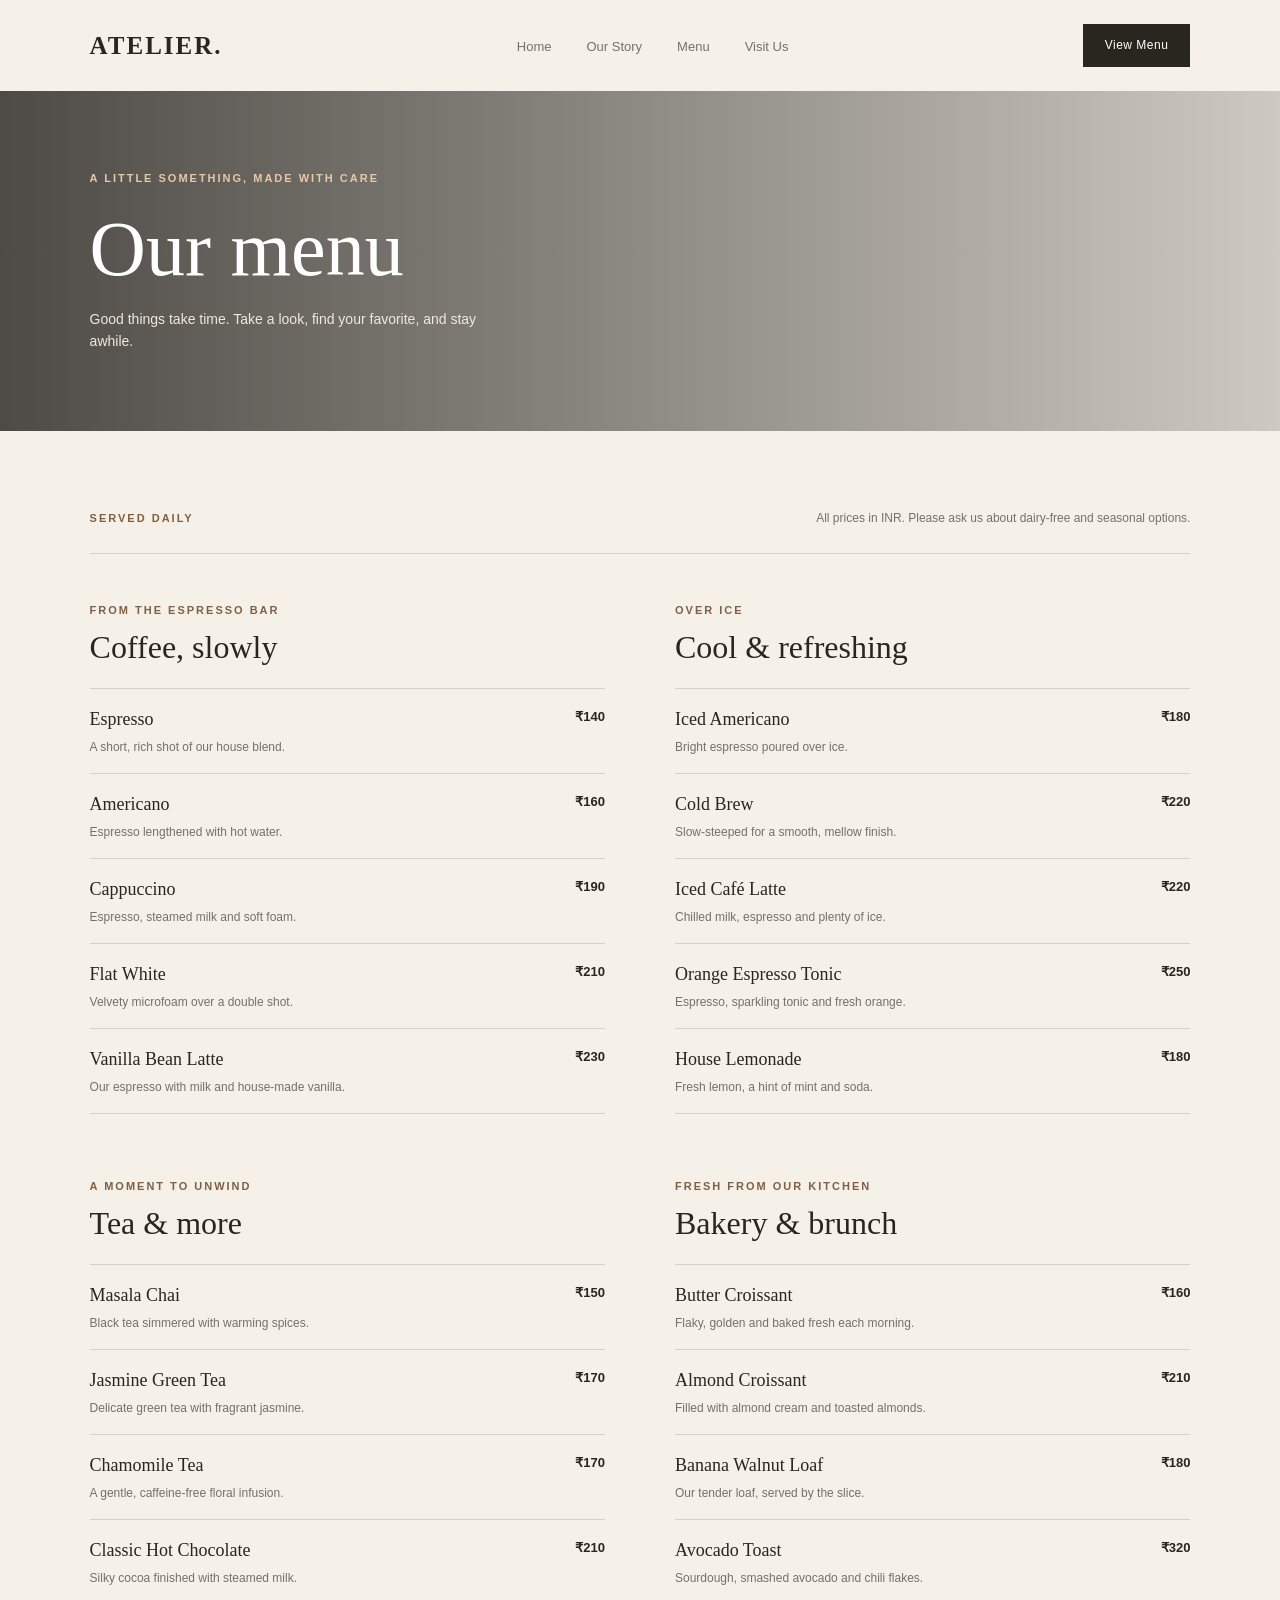
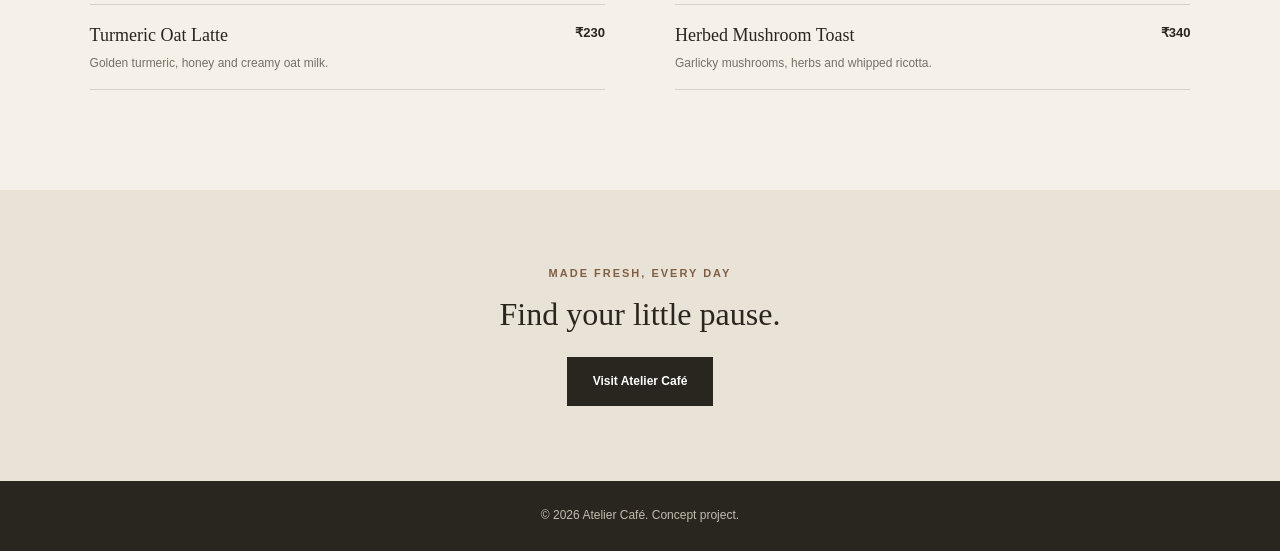
==== menu.html @ 52160a11 "Added new Menu page" ====
<!doctype html>
<html lang="en">
  <head>
    <meta charset="UTF-8" />
    <meta name="viewport" content="width=device-width, initial-scale=1.0" />
    <title>Menu | Atelier Café</title>
    <meta
      name="description"
      content="Explore Atelier Café's handcrafted coffee, refreshing drinks, freshly baked pastries and brunch favorites."
    />
    <link rel="stylesheet" href="style.css" />
  </head>

  <body>
    <header class="header">
      <nav class="navbar" aria-label="Main navigation">
        <a href="index.html#home" class="logo">ATELIER.</a>

        <ul class="nav-links">
          <li><a href="index.html#home">Home</a></li>
          <li><a href="index.html#about">Our Story</a></li>
          <li><a href="menu.html" aria-current="page">Menu</a></li>
          <li><a href="index.html#contact">Visit Us</a></li>
        </ul>

        <a href="#menu-list" class="nav-button">View Menu</a>
      </nav>
    </header>

    <main>
      <section class="menu-page-hero">
        <div class="menu-page-hero-content">
          <p class="eyebrow">A LITTLE SOMETHING, MADE WITH CARE</p>
          <h1>Our menu</h1>
          <p>
            Good things take time. Take a look, find your favorite, and stay
            awhile.
          </p>
        </div>
      </section>

      <section class="menu-list" id="menu-list" aria-label="Cafe menu">
        <div class="menu-list-heading">
          <p class="eyebrow">SERVED DAILY</p>
          <p>
            All prices in INR. Please ask us about dairy-free and seasonal
            options.
          </p>
        </div>

        <div class="menu-categories">
          <section class="menu-category-block" aria-labelledby="coffee-heading">
            <div class="menu-category-title">
              <p class="eyebrow">FROM THE ESPRESSO BAR</p>
              <h2 id="coffee-heading">Coffee, slowly</h2>
            </div>
            <div class="menu-items">
              <article class="menu-item">
                <div>
                  <h3>Espresso</h3>
                  <p>A short, rich shot of our house blend.</p>
                </div>
                <span>₹140</span>
              </article>
              <article class="menu-item">
                <div>
                  <h3>Americano</h3>
                  <p>Espresso lengthened with hot water.</p>
                </div>
                <span>₹160</span>
              </article>
              <article class="menu-item">
                <div>
                  <h3>Cappuccino</h3>
                  <p>Espresso, steamed milk and soft foam.</p>
                </div>
                <span>₹190</span>
              </article>
              <article class="menu-item">
                <div>
                  <h3>Flat White</h3>
                  <p>Velvety microfoam over a double shot.</p>
                </div>
                <span>₹210</span>
              </article>
              <article class="menu-item">
                <div>
                  <h3>Vanilla Bean Latte</h3>
                  <p>Our espresso with milk and house-made vanilla.</p>
                </div>
                <span>₹230</span>
              </article>
            </div>
          </section>

          <section class="menu-category-block" aria-labelledby="cool-heading">
            <div class="menu-category-title">
              <p class="eyebrow">OVER ICE</p>
              <h2 id="cool-heading">Cool & refreshing</h2>
            </div>
            <div class="menu-items">
              <article class="menu-item">
                <div>
                  <h3>Iced Americano</h3>
                  <p>Bright espresso poured over ice.</p>
                </div>
                <span>₹180</span>
              </article>
              <article class="menu-item">
                <div>
                  <h3>Cold Brew</h3>
                  <p>Slow-steeped for a smooth, mellow finish.</p>
                </div>
                <span>₹220</span>
              </article>
              <article class="menu-item">
                <div>
                  <h3>Iced Café Latte</h3>
                  <p>Chilled milk, espresso and plenty of ice.</p>
                </div>
                <span>₹220</span>
              </article>
              <article class="menu-item">
                <div>
                  <h3>Orange Espresso Tonic</h3>
                  <p>Espresso, sparkling tonic and fresh orange.</p>
                </div>
                <span>₹250</span>
              </article>
              <article class="menu-item">
                <div>
                  <h3>House Lemonade</h3>
                  <p>Fresh lemon, a hint of mint and soda.</p>
                </div>
                <span>₹180</span>
              </article>
            </div>
          </section>

          <section class="menu-category-block" aria-labelledby="tea-heading">
            <div class="menu-category-title">
              <p class="eyebrow">A MOMENT TO UNWIND</p>
              <h2 id="tea-heading">Tea & more</h2>
            </div>
            <div class="menu-items">
              <article class="menu-item">
                <div>
                  <h3>Masala Chai</h3>
                  <p>Black tea simmered with warming spices.</p>
                </div>
                <span>₹150</span>
              </article>
              <article class="menu-item">
                <div>
                  <h3>Jasmine Green Tea</h3>
                  <p>Delicate green tea with fragrant jasmine.</p>
                </div>
                <span>₹170</span>
              </article>
              <article class="menu-item">
                <div>
                  <h3>Chamomile Tea</h3>
                  <p>A gentle, caffeine-free floral infusion.</p>
                </div>
                <span>₹170</span>
              </article>
              <article class="menu-item">
                <div>
                  <h3>Classic Hot Chocolate</h3>
                  <p>Silky cocoa finished with steamed milk.</p>
                </div>
                <span>₹210</span>
              </article>
              <article class="menu-item">
                <div>
                  <h3>Turmeric Oat Latte</h3>
                  <p>Golden turmeric, honey and creamy oat milk.</p>
                </div>
                <span>₹230</span>
              </article>
            </div>
          </section>

          <section class="menu-category-block" aria-labelledby="bakery-heading">
            <div class="menu-category-title">
              <p class="eyebrow">FRESH FROM OUR KITCHEN</p>
              <h2 id="bakery-heading">Bakery & brunch</h2>
            </div>
            <div class="menu-items">
              <article class="menu-item">
                <div>
                  <h3>Butter Croissant</h3>
                  <p>Flaky, golden and baked fresh each morning.</p>
                </div>
                <span>₹160</span>
              </article>
              <article class="menu-item">
                <div>
                  <h3>Almond Croissant</h3>
                  <p>Filled with almond cream and toasted almonds.</p>
                </div>
                <span>₹210</span>
              </article>
              <article class="menu-item">
                <div>
                  <h3>Banana Walnut Loaf</h3>
                  <p>Our tender loaf, served by the slice.</p>
                </div>
                <span>₹180</span>
              </article>
              <article class="menu-item">
                <div>
                  <h3>Avocado Toast</h3>
                  <p>Sourdough, smashed avocado and chili flakes.</p>
                </div>
                <span>₹320</span>
              </article>
              <article class="menu-item">
                <div>
                  <h3>Herbed Mushroom Toast</h3>
                  <p>Garlicky mushrooms, herbs and whipped ricotta.</p>
                </div>
                <span>₹340</span>
              </article>
            </div>
          </section>
        </div>
      </section>

      <section class="menu-page-visit">
        <p class="eyebrow">MADE FRESH, EVERY DAY</p>
        <h2>Find your little pause.</h2>
        <a href="index.html#contact" class="primary-button"
          >Visit Atelier Café</a
        >
      </section>
    </main>

    <footer class="footer">
      <p>© 2026 Atelier Café. Concept project.</p>
    </footer>
  </body>
</html>
---- style.css ----
:root {
  --color-background: #f5f1e9;
  --color-surface: #e9e2d6;
  --color-text: #29251f;
  --color-muted: #777066;
  --color-accent: #806044;
  --color-dark: #29251f;

  --font-heading: Georgia, serif;
  --font-body: Arial, sans-serif;

  --container-width: 1200px;
}

* {
  margin: 0;
  padding: 0;
  box-sizing: border-box;
}

html {
  scroll-behavior: smooth;
}

body {
  background-color: var(--color-background);
  color: var(--color-text);
  font-family: var(--font-body);
  line-height: 1.6;
}

a {
  color: inherit;
  text-decoration: none;
}

ul {
  list-style: none;
}

img {
  display: block;
  max-width: 100%;
}

.header {
  width: 100%;
  padding: 24px 7%;
  background-color: var(--color-background);
}

.navbar {
  max-width: var(--container-width);
  margin: 0 auto;

  display: flex;
  justify-content: space-between;
  align-items: center;
}

.logo {
  font-family: var(--font-heading);
  font-size: 25px;
  font-weight: bold;
  letter-spacing: 2px;
}

.nav-links {
  display: flex;
  align-items: center;
  gap: 35px;
}

.nav-links a {
  font-size: 13px;
  color: var(--color-muted);
  transition: color 0.3s ease;
}

.nav-links a:hover {
  color: var(--color-accent);
}

.nav-button {
  background-color: var(--color-dark);
  color: white;
  padding: 12px 22px;
  font-size: 12px;
  letter-spacing: 0.5px;
  transition: background-color 0.3s ease;
}

.nav-button:hover {
  background-color: var(--color-accent);
}

/* HERO SECTION */

.hero {
  min-height: 620px;
  padding: 100px 7%;

  display: flex;
  align-items: center;

  background:
    linear-gradient(90deg, rgba(25, 22, 18, 0.78), rgba(25, 22, 18, 0.15)),
    url("https://images.unsplash.com/photo-1445116572660-236099ec97a0") center /
      cover no-repeat;

  color: white;
}

.hero-content {
  max-width: 650px;
}

.eyebrow {
  font-size: 11px;
  font-weight: bold;
  letter-spacing: 2px;
  color: var(--color-accent);
  margin-bottom: 20px;
}

.hero .eyebrow {
  color: #e6c9a8;
}

.hero h1 {
  font-family: var(--font-heading);
  font-size: clamp(48px, 6vw, 76px);
  font-weight: normal;
  line-height: 1.1;
  margin-bottom: 25px;
}

.hero-description {
  max-width: 430px;
  font-size: 15px;
  line-height: 1.9;
  color: #e4dfd8;
  margin-bottom: 32px;
}

.primary-button {
  display: inline-block;
  padding: 15px 26px;

  background-color: #f5f1e9;
  color: var(--color-dark);

  font-size: 12px;
  font-weight: bold;

  transition: background-color 0.3s ease;
}

.primary-button:hover {
  background-color: #d9c4a9;
}

/* ABOUT SECTION */

.about {
  max-width: var(--container-width);
  margin: 0 auto;
  padding: 110px 7%;

  display: grid;
  grid-template-columns: 1fr 1fr;
  gap: 80px;
  align-items: center;
}

.section-heading {
  max-width: 500px;
}

.section-heading h2 {
  font-family: var(--font-heading);
  font-size: clamp(34px, 4vw, 48px);
  font-weight: normal;
  line-height: 1.2;
}

.about > p {
  max-width: 480px;
  color: var(--color-muted);
  font-size: 15px;
  line-height: 2;
}

/* MENU SECTION */

.menu {
  background-color: var(--color-surface);
  padding: 100px 7%;
}

.menu > .section-heading {
  max-width: var(--container-width);
  margin: 0 auto 50px;
}

.menu-intro {
  max-width: 500px;
  margin-top: 18px;
  color: var(--color-muted);
  font-size: 14px;
  line-height: 1.8;
}

/* MENU GRID */

.menu-grid {
  max-width: var(--container-width);
  margin: 0 auto;

  display: grid;
  grid-template-columns: repeat(3, 1fr);
  gap: 30px;
}

/* INDIVIDUAL MENU CARD */

.menu-card {
  background-color: var(--color-background);
  overflow: hidden;
  transition: transform 0.3s ease;
}

.menu-card:hover {
  transform: translateY(-6px);
}

/* CARD IMAGE */

.menu-card img {
  width: 100%;
  height: 260px;
  object-fit: cover;
}

/* CARD CONTENT */

.menu-card-content {
  padding: 28px;
}

.menu-category {
  font-size: 10px;
  letter-spacing: 1.5px;
  font-weight: bold;
  color: var(--color-accent);
  margin-bottom: 12px;
}

.menu-card h3 {
  font-family: var(--font-heading);
  font-size: 25px;
  font-weight: normal;
  margin-bottom: 12px;
}

.menu-card-content > p:not(.menu-category) {
  font-size: 13px;
  color: var(--color-muted);
  line-height: 1.8;
  margin-bottom: 20px;
}

.menu-price {
  font-size: 13px;
  font-weight: bold;
  color: var(--color-text);
}

/* CONTACT SECTION  */

.contact {
  padding: 110px 7%;
  text-align: center;
}

.contact h2 {
  font-family: var(--font-heading);
  font-size: clamp(36px, 5vw, 55px);
  font-weight: normal;
  margin-bottom: 15px;
}

.contact > p:not(.eyebrow) {
  color: var(--color-muted);
  font-size: 14px;
  margin-bottom: 28px;
}

.contact a {
  display: inline-block;
  background-color: var(--color-dark);
  color: white;
  padding: 14px 28px;
  font-size: 12px;
  transition: background-color 0.3s ease;
}

.contact a:hover {
  background-color: var(--color-accent);
}

/* FOOTER */

.footer {
  background-color: var(--color-dark);
  color: #e9e2d6;
  padding: 25px 7%;
  text-align: center;
}

.footer p {
  font-size: 12px;
  color: #c5bcb0;
}

/* STANDALONE MENU PAGE */

.menu-page-hero {
  min-height: 340px;
  padding: 75px 7%;
  display: flex;
  align-items: center;
  color: white;
  background:
    linear-gradient(90deg, rgba(25, 22, 18, 0.76), rgba(25, 22, 18, 0.18)),
    url("https://images.unsplash.com/photo-1495474472287-4d71bcdd2085?w=1800")
      center 48% / cover no-repeat;
}

.menu-page-hero-content {
  width: 100%;
  max-width: var(--container-width);
  margin: 0 auto;
}

.menu-page-hero .eyebrow {
  color: #e6c9a8;
}

.menu-page-hero h1 {
  font-family: var(--font-heading);
  font-size: clamp(52px, 7vw, 78px);
  font-weight: normal;
  line-height: 1.05;
}

.menu-page-hero-content > p:last-child {
  max-width: 430px;
  margin-top: 18px;
  color: #eee8df;
  font-size: 14px;
}

.menu-list {
  padding: 78px 7% 100px;
}

.menu-list-heading,
.menu-categories {
  max-width: var(--container-width);
  margin: 0 auto;
}

.menu-list-heading {
  display: flex;
  justify-content: space-between;
  align-items: baseline;
  gap: 24px;
  padding-bottom: 25px;
  border-bottom: 1px solid #d8d0c4;
}

.menu-list-heading .eyebrow {
  margin: 0;
}

.menu-list-heading > p:last-child {
  color: var(--color-muted);
  font-size: 12px;
}

.menu-categories {
  display: grid;
  grid-template-columns: repeat(2, minmax(0, 1fr));
  column-gap: 70px;
  row-gap: 64px;
  padding-top: 48px;
}

.menu-category-title {
  margin-bottom: 22px;
}

.menu-category-title .eyebrow {
  margin-bottom: 8px;
}

.menu-category-title h2,
.menu-page-visit h2 {
  font-family: var(--font-heading);
  font-size: 32px;
  font-weight: normal;
  line-height: 1.2;
}

.menu-items {
  border-top: 1px solid #d8d0c4;
}

.menu-item {
  display: flex;
  justify-content: space-between;
  gap: 20px;
  padding: 16px 0;
  border-bottom: 1px solid #d8d0c4;
}

.menu-item h3 {
  font-family: var(--font-heading);
  font-size: 18px;
  font-weight: normal;
}

.menu-item p {
  margin-top: 4px;
  color: var(--color-muted);
  font-size: 12px;
  line-height: 1.6;
}

.menu-item > span {
  flex: 0 0 auto;
  padding-top: 2px;
  font-size: 13px;
  font-weight: bold;
}

.menu-page-visit {
  padding: 75px 7%;
  background-color: var(--color-surface);
  text-align: center;
}

.menu-page-visit .eyebrow {
  margin-bottom: 12px;
}

.menu-page-visit .primary-button {
  margin-top: 24px;
  background-color: var(--color-dark);
  color: white;
}

.menu-page-visit .primary-button:hover {
  background-color: var(--color-accent);
}

/* RESPONSIVE */

@media (max-width: 650px) {
  .header {
    padding: 20px 6%;
  }

  .navbar {
    flex-wrap: wrap;
    gap: 18px;
  }

  .nav-links {
    order: 3;
    width: 100%;
    justify-content: space-between;
    gap: 10px;
  }

  .nav-links a {
    font-size: 11px;
  }

  .nav-button {
    padding: 10px 14px;
    font-size: 10px;
  }

  .hero {
    min-height: 520px;
    padding: 80px 7%;
    background-position: center;
  }

  .hero h1 {
    font-size: 48px;
  }

  .hero-description {
    font-size: 14px;
  }

  .about {
    grid-template-columns: 1fr;
    gap: 25px;
    padding: 75px 7%;
  }

  .menu {
    padding: 75px 7%;
  }

  .menu-grid {
    grid-template-columns: 1fr;
    gap: 25px;
  }

  .menu-card img {
    height: 240px;
  }

  .menu-page-hero {
    min-height: 300px;
    padding: 65px 7%;
  }

  .menu-list {
    padding: 60px 7% 75px;
  }

  .menu-list-heading {
    display: block;
  }

  .menu-list-heading > p:last-child {
    margin-top: 10px;
  }

  .menu-categories {
    grid-template-columns: 1fr;
    row-gap: 42px;
    padding-top: 38px;
  }

  .menu-category-title h2,
  .menu-page-visit h2 {
    font-size: 29px;
  }

  .contact {
    padding: 80px 7%;
  }
}
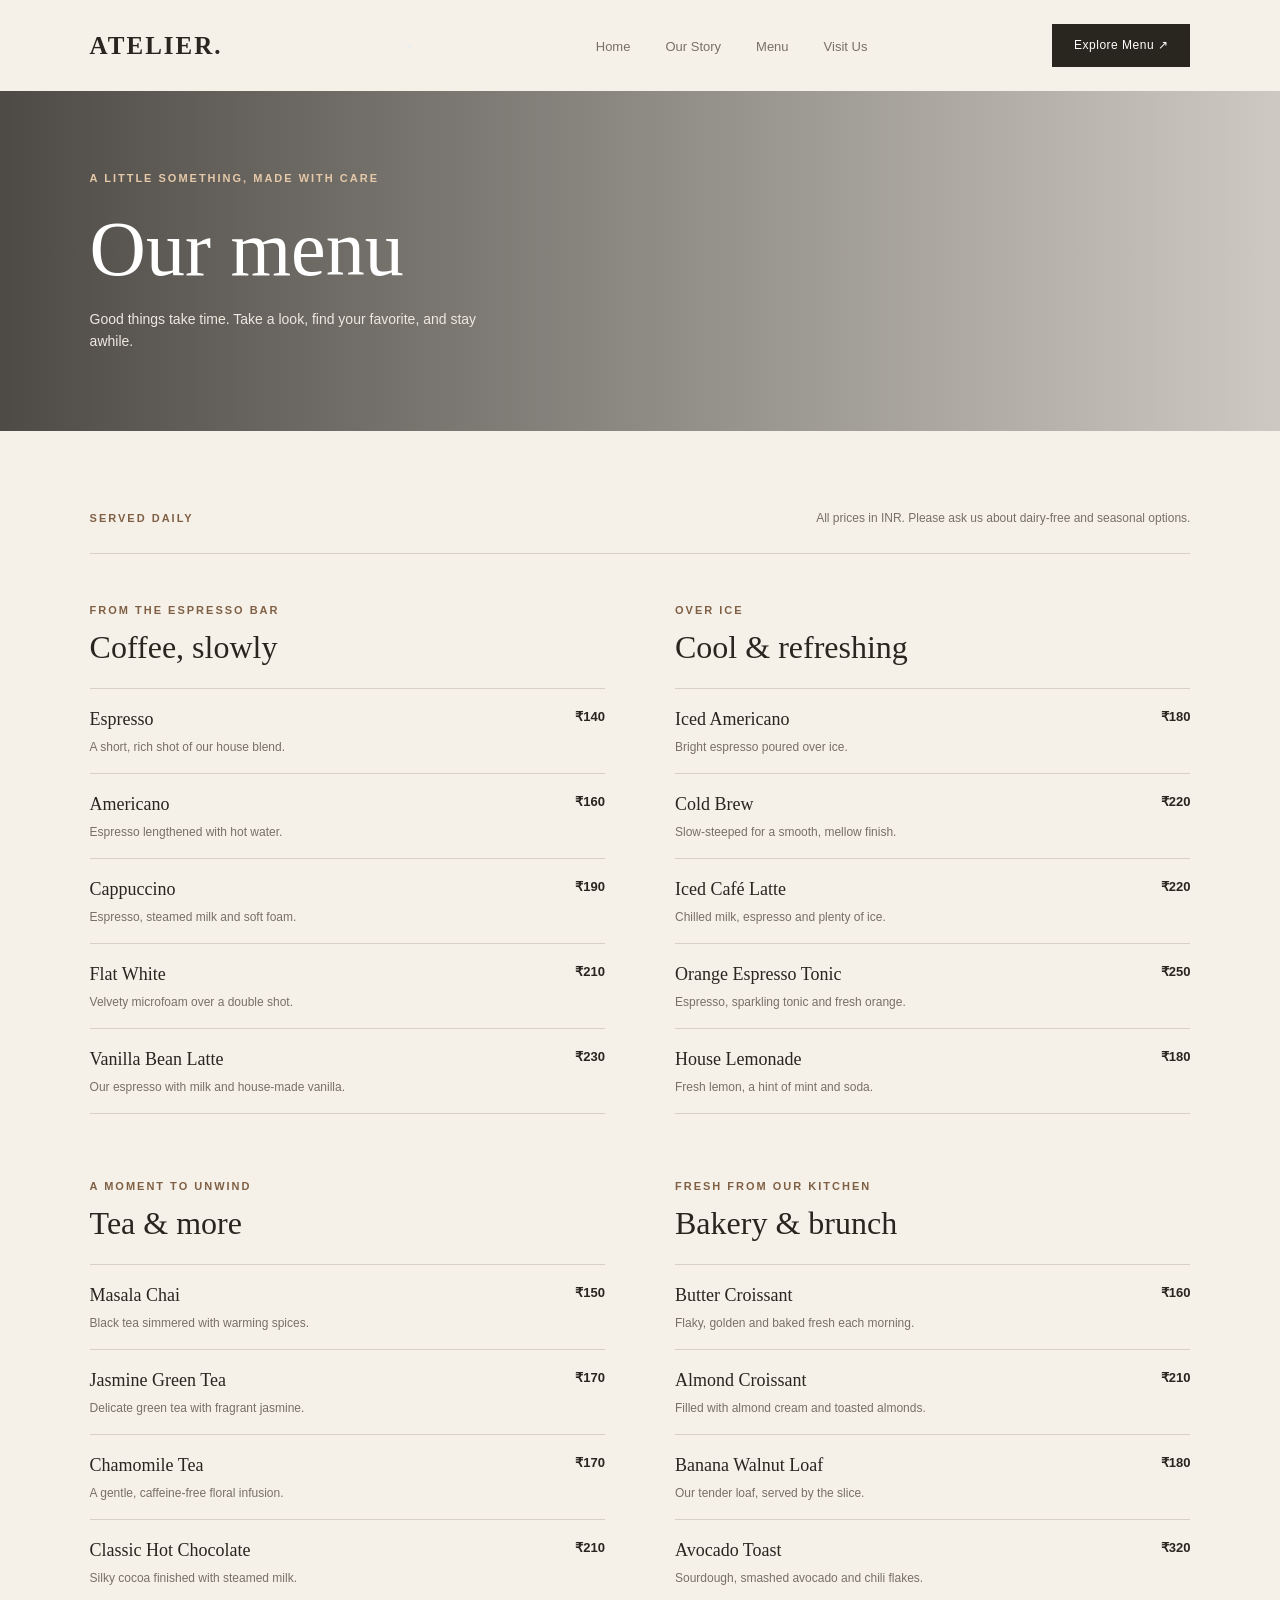
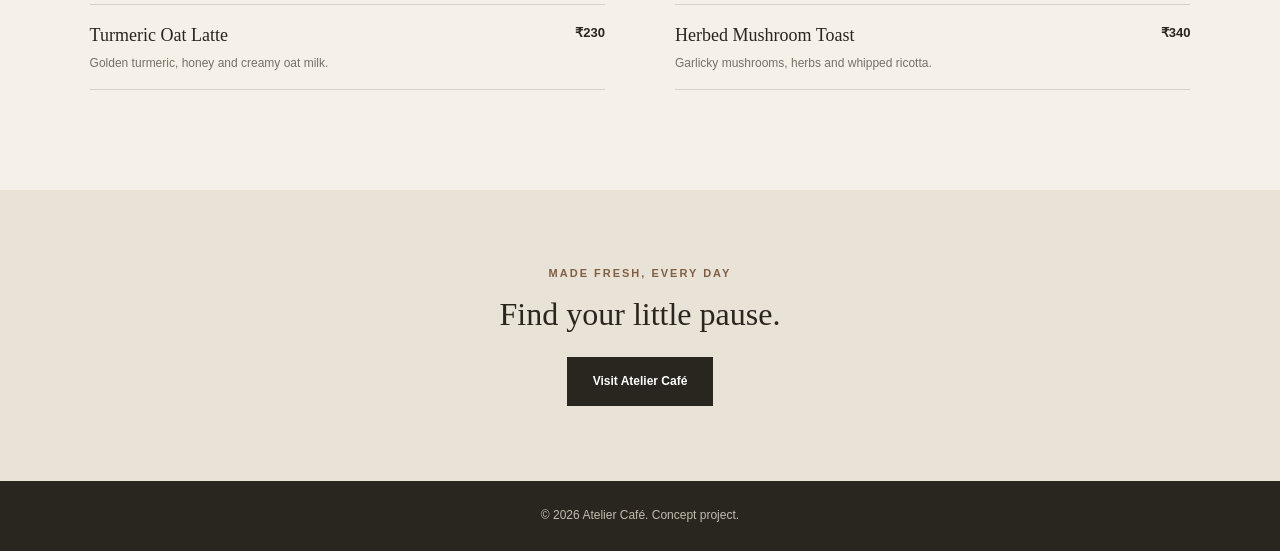
==== commit a1d1a85b: "Added script.js and some minor updates in menu and home page" ====
--- a/menu.html
+++ b/menu.html
@@ -14,16 +14,30 @@
   <body>
     <header class="header">
       <nav class="navbar" aria-label="Main navigation">
-        <a href="index.html#home" class="logo">ATELIER.</a>
-
-        <ul class="nav-links">
+        <a href="index.html#home" class="logo"> ATELIER<span>.</span> </a>
+
+        <button
+          class="menu-toggle"
+          type="button"
+          aria-label="Open navigation menu"
+          aria-expanded="false"
+          aria-controls="primary-navigation"
+        >
+          <span></span>
+          <span></span>
+          <span></span>
+        </button>
+
+        <ul class="nav-links" id="primary-navigation">
           <li><a href="index.html#home">Home</a></li>
           <li><a href="index.html#about">Our Story</a></li>
-          <li><a href="menu.html" aria-current="page">Menu</a></li>
-          <li><a href="index.html#contact">Visit Us</a></li>
+          <li><a href="menu.html">Menu</a></li>
+          <li><a href="visit.html">Visit Us</a></li>
         </ul>
 
-        <a href="#menu-list" class="nav-button">View Menu</a>
+        <a href="menu.html" class="nav-button">
+          Explore Menu <span aria-hidden="true">↗</span>
+        </a>
       </nav>
     </header>
 
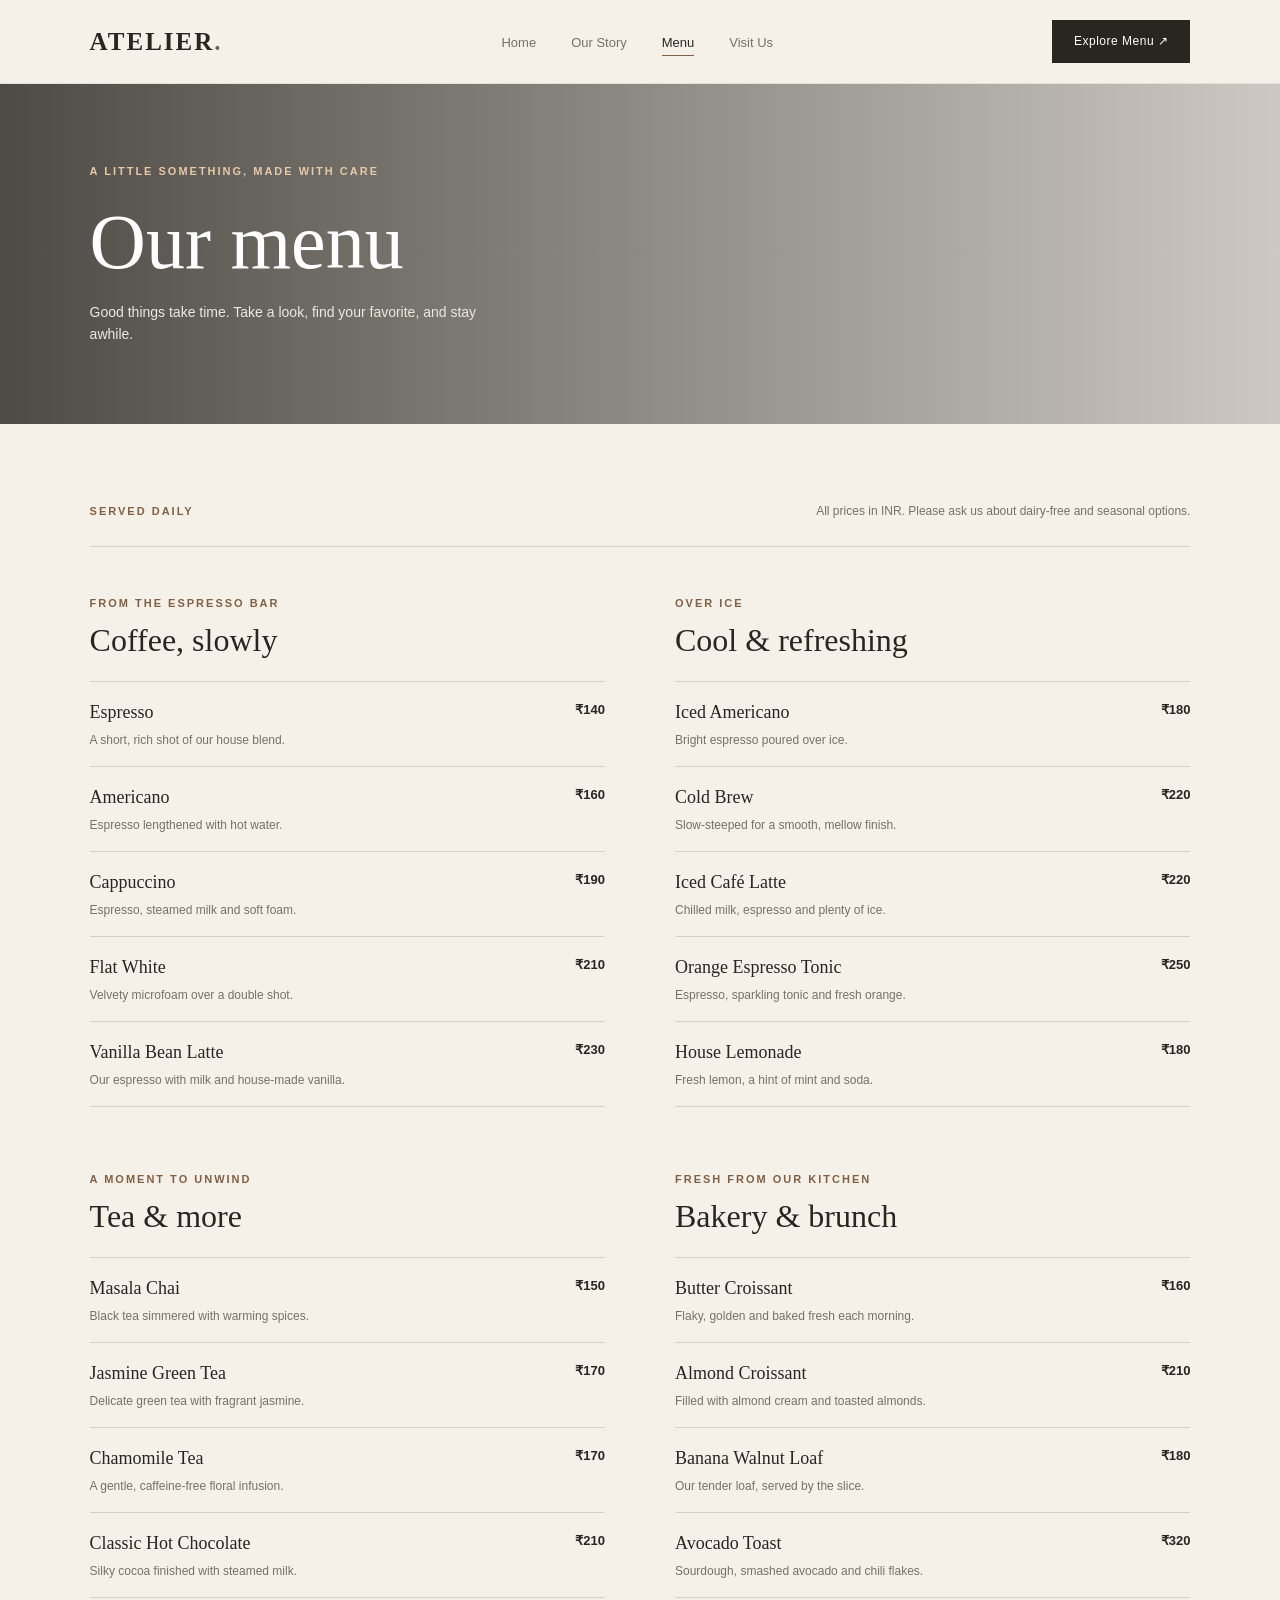
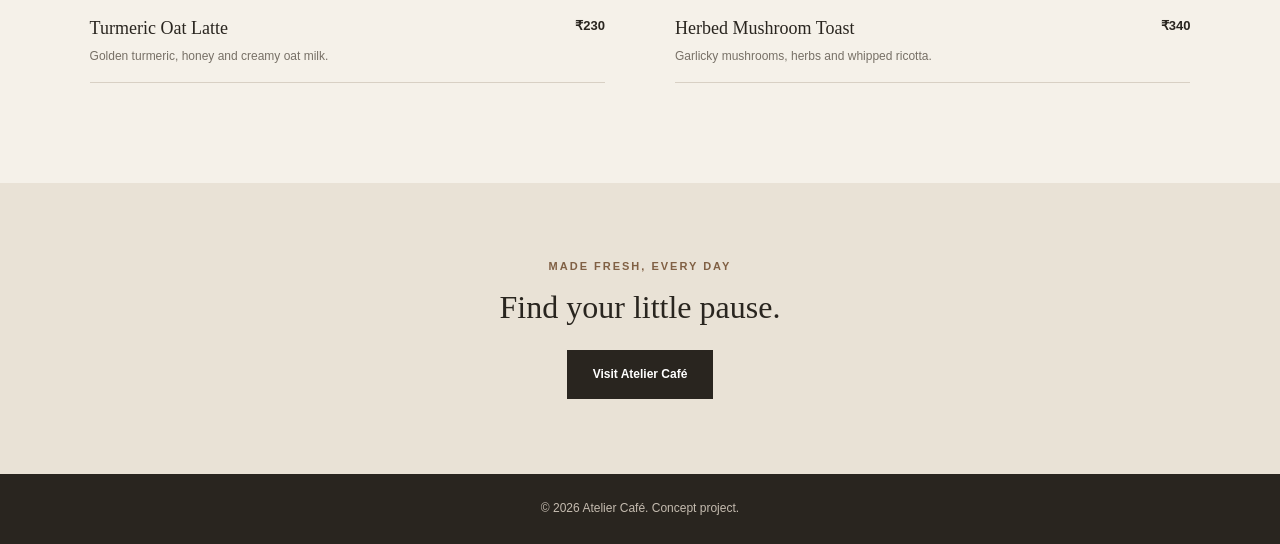
==== commit fdffa2fb: "feat: add accessible responsive navigation" ====
--- a/menu.html
+++ b/menu.html
@@ -31,8 +31,8 @@
         <ul class="nav-links" id="primary-navigation">
           <li><a href="index.html#home">Home</a></li>
           <li><a href="index.html#about">Our Story</a></li>
-          <li><a href="menu.html">Menu</a></li>
-          <li><a href="visit.html">Visit Us</a></li>
+          <li><a href="menu.html" aria-current="page">Menu</a></li>
+          <li><a href="index.html#contact">Visit Us</a></li>
         </ul>
 
         <a href="menu.html" class="nav-button">
@@ -253,5 +253,7 @@
     <footer class="footer">
       <p>© 2026 Atelier Café. Concept project.</p>
     </footer>
+
+    <script src="script.js"></script>
   </body>
 </html>
--- a/style.css
+++ b/style.css
@@ -558,3 +558,148 @@
     padding: 80px 7%;
   }
 }
+
+/* NAVIGATION UPGRADE */
+
+.header {
+  position: relative;
+  z-index: 100;
+  padding: 20px 7%;
+  border-bottom: 1px solid rgba(41, 37, 31, 0.08);
+}
+
+.logo span {
+  color: var(--color-accent);
+}
+
+.nav-links a {
+  position: relative;
+  font-weight: 500;
+}
+
+.nav-links a::after {
+  content: "";
+  position: absolute;
+  left: 0;
+  bottom: -6px;
+
+  width: 0;
+  height: 1px;
+  background-color: var(--color-accent);
+
+  transition: width 0.25s ease;
+}
+
+.nav-links a:hover::after,
+.nav-links a[aria-current="page"]::after {
+  width: 100%;
+}
+
+.nav-links a[aria-current="page"] {
+  color: var(--color-text);
+}
+
+.menu-toggle {
+  display: none;
+  background: transparent;
+  border: none;
+  cursor: pointer;
+  padding: 10px;
+}
+
+.menu-toggle span {
+  display: block;
+  width: 24px;
+  height: 2px;
+  background-color: var(--color-dark);
+  margin: 5px 0;
+  transition:
+    transform 0.3s ease,
+    opacity 0.3s ease;
+}
+
+a:focus-visible,
+button:focus-visible {
+  outline: 2px solid var(--color-accent);
+  outline-offset: 4px;
+}
+
+/* MOBILE NAVIGATION */
+
+@media (max-width: 768px) {
+  .header {
+    padding: 16px 6%;
+  }
+
+  .navbar {
+    display: flex;
+    flex-wrap: nowrap;
+    gap: 12px;
+  }
+
+  .logo {
+    font-size: 23px;
+  }
+
+  .menu-toggle {
+    display: block;
+    order: 3;
+    margin-left: auto;
+  }
+
+  .nav-button {
+    display: none;
+  }
+
+  .nav-links {
+    display: none;
+    position: absolute;
+
+    top: 100%;
+    left: 0;
+    right: 0;
+
+    width: 100%;
+    padding: 25px 7% 30px;
+
+    background-color: var(--color-background);
+    border-bottom: 1px solid #ded6ca;
+
+    flex-direction: column;
+    align-items: flex-start;
+    gap: 24px;
+  }
+
+  .nav-links.is-open {
+    display: flex;
+  }
+
+  .nav-links a {
+    font-size: 15px;
+  }
+
+  .menu-toggle.is-active span:nth-child(1) {
+    transform: translateY(7px) rotate(45deg);
+  }
+
+  .menu-toggle.is-active span:nth-child(2) {
+    opacity: 0;
+  }
+
+  .menu-toggle.is-active span:nth-child(3) {
+    transform: translateY(-7px) rotate(-45deg);
+  }
+}
+
+@media (prefers-reduced-motion: reduce) {
+  html {
+    scroll-behavior: auto;
+  }
+
+  *,
+  *::before,
+  *::after {
+    transition-duration: 0.01ms !important;
+    animation-duration: 0.01ms !important;
+  }
+}
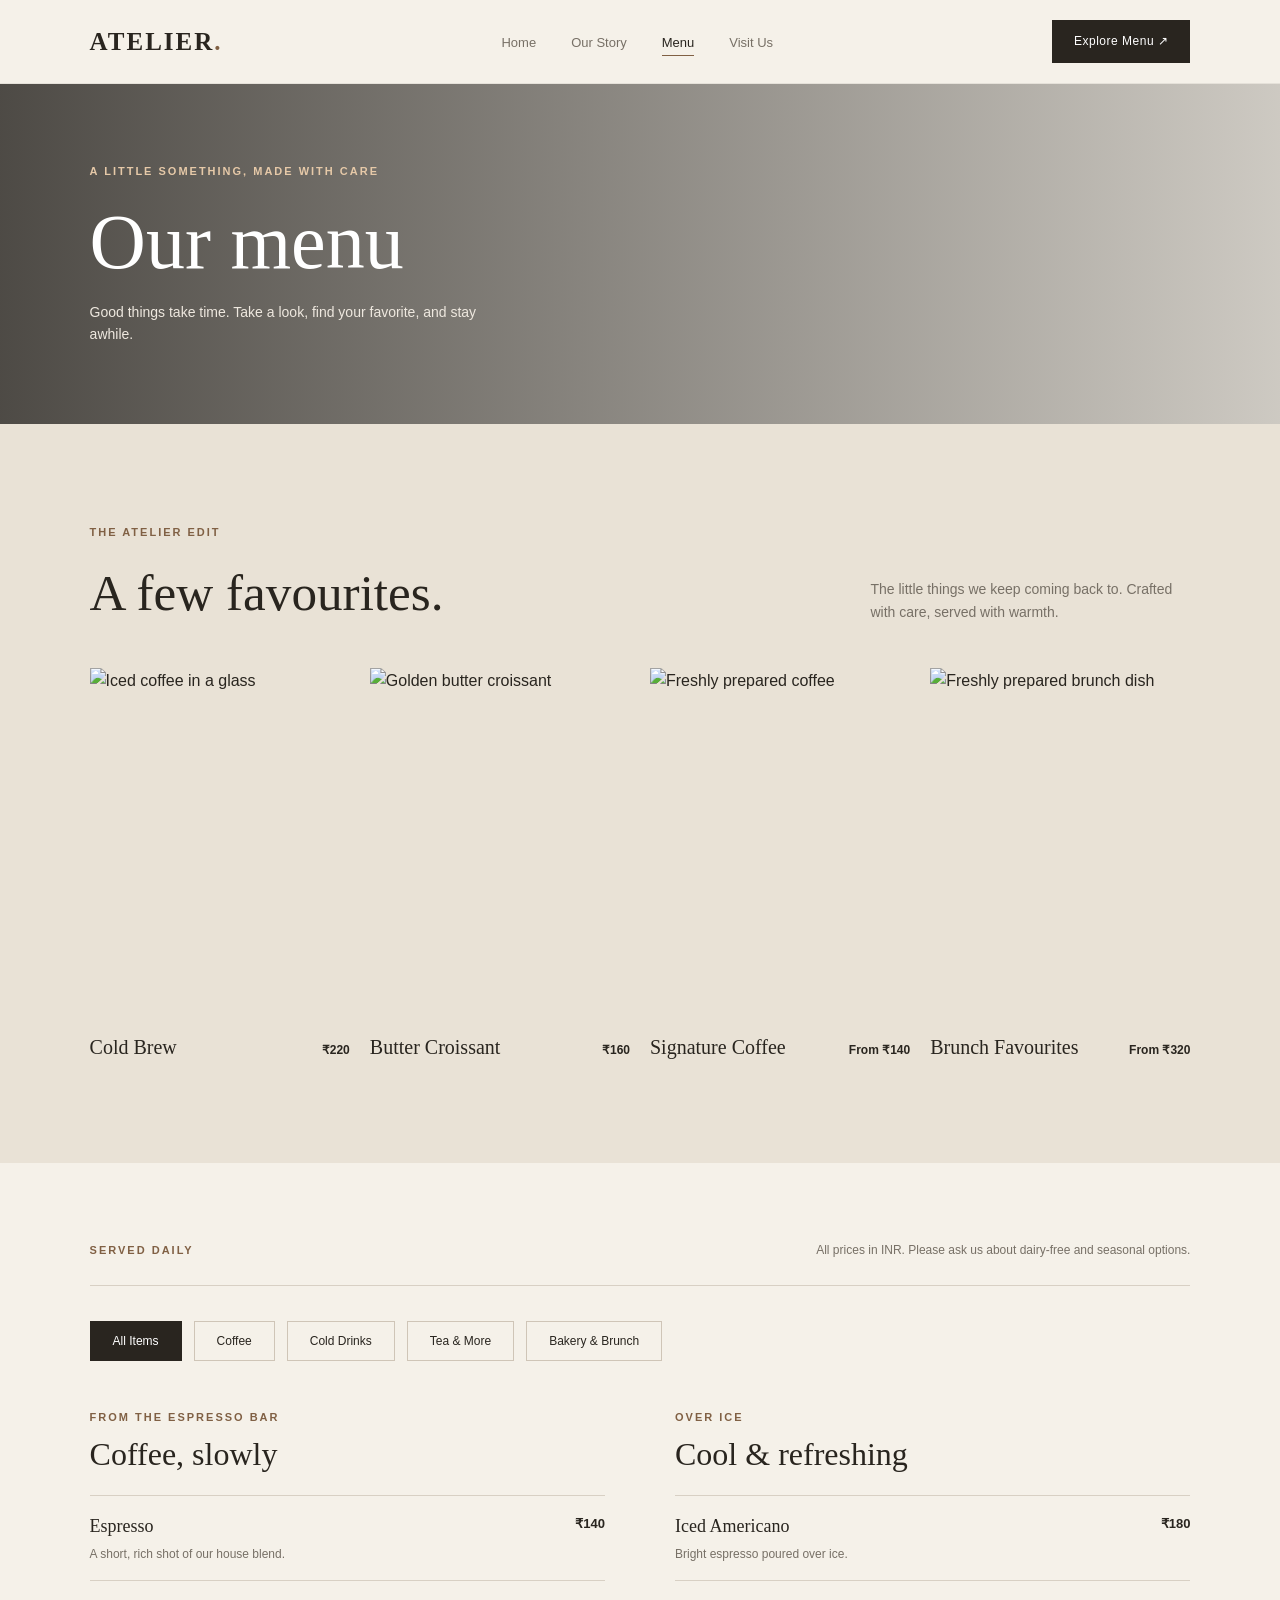
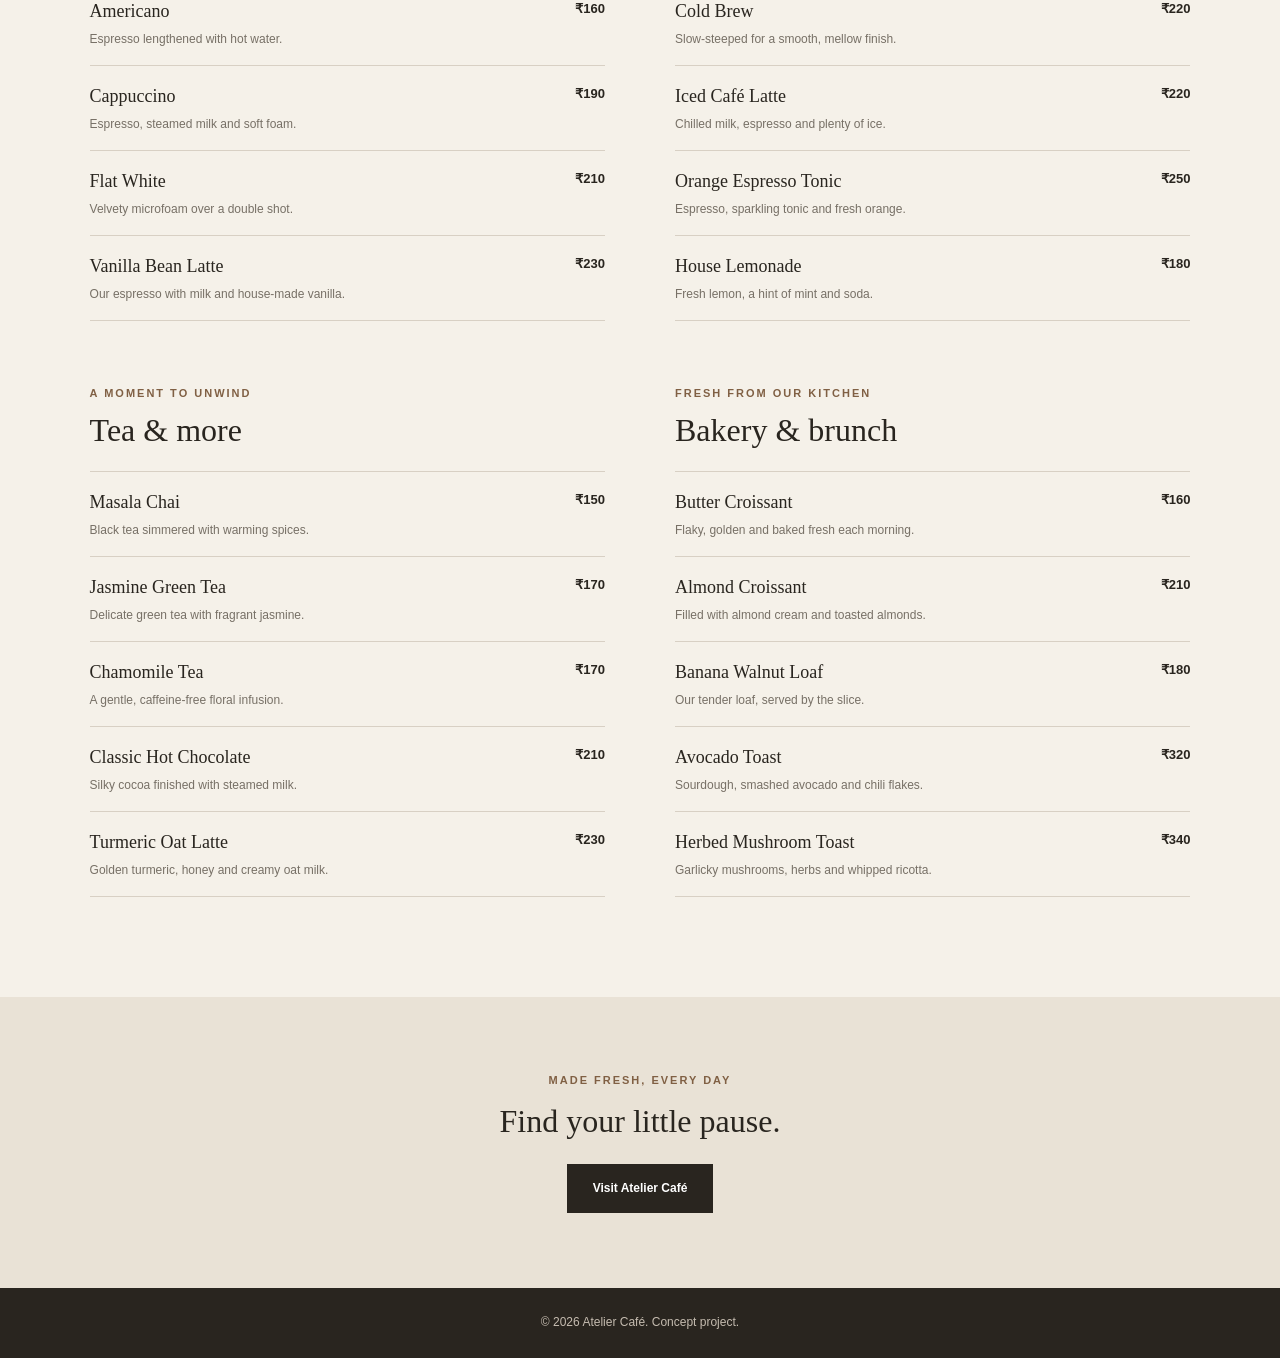
==== commit 588b522d: "add interactive cafe menu" ====
--- a/menu.html
+++ b/menu.html
@@ -53,6 +53,75 @@
         </div>
       </section>
 
+      <!-- Featured favourites -->
+      <section class="featured-menu">
+        <div class="featured-heading">
+          <div>
+            <p class="eyebrow">THE ATELIER EDIT</p>
+            <h2>A few favourites.</h2>
+          </div>
+
+          <p>
+            The little things we keep coming back to. Crafted with care, served
+            with warmth.
+          </p>
+        </div>
+
+        <div class="featured-grid">
+          <article class="featured-card">
+            <img
+              src="https://images.unsplash.com/photo-1461023058943-07fcbe16d735?w=900"
+              alt="Iced coffee in a glass"
+              loading="lazy"
+            />
+
+            <div class="featured-info">
+              <h3>Cold Brew</h3>
+              <span>₹220</span>
+            </div>
+          </article>
+
+          <article class="featured-card">
+            <img
+              src="https://images.unsplash.com/photo-1555507036-ab1f4038808a?w=900"
+              alt="Golden butter croissant"
+              loading="lazy"
+            />
+
+            <div class="featured-info">
+              <h3>Butter Croissant</h3>
+              <span>₹160</span>
+            </div>
+          </article>
+
+          <article class="featured-card">
+            <img
+              src="https://images.unsplash.com/photo-1495474472287-4d71bcdd2085?w=900"
+              alt="Freshly prepared coffee"
+              loading="lazy"
+            />
+
+            <div class="featured-info">
+              <h3>Signature Coffee</h3>
+              <span>From ₹140</span>
+            </div>
+          </article>
+
+          <article class="featured-card">
+            <img
+              src="https://images.unsplash.com/photo-1525351484163-7529414344d8?w=900"
+              alt="Freshly prepared brunch dish"
+              loading="lazy"
+            />
+
+            <div class="featured-info">
+              <h3>Brunch Favourites</h3>
+              <span>From ₹320</span>
+            </div>
+          </article>
+        </div>
+      </section>
+
       <section class="menu-list" id="menu-list" aria-label="Cafe menu">
         <div class="menu-list-heading">
           <p class="eyebrow">SERVED DAILY</p>
@@ -62,8 +131,39 @@
           </p>
         </div>
 
+        <!-- Interactive category filters -->
+        <div
+          class="menu-filters"
+          role="group"
+          aria-label="Filter menu categories"
+        >
+          <button class="filter-btn active" data-filter="all" type="button">
+            All Items
+          </button>
+
+          <button class="filter-btn" data-filter="coffee" type="button">
+            Coffee
+          </button>
+
+          <button class="filter-btn" data-filter="cold" type="button">
+            Cold Drinks
+          </button>
+
+          <button class="filter-btn" data-filter="tea" type="button">
+            Tea & More
+          </button>
+
+          <button class="filter-btn" data-filter="bakery" type="button">
+            Bakery & Brunch
+          </button>
+        </div>
+
         <div class="menu-categories">
-          <section class="menu-category-block" aria-labelledby="coffee-heading">
+          <section
+            class="menu-category-block"
+            data-category="coffee"
+            aria-labelledby="coffee-heading"
+          >
             <div class="menu-category-title">
               <p class="eyebrow">FROM THE ESPRESSO BAR</p>
               <h2 id="coffee-heading">Coffee, slowly</h2>
@@ -107,7 +207,11 @@
             </div>
           </section>
 
-          <section class="menu-category-block" aria-labelledby="cool-heading">
+          <section
+            class="menu-category-block"
+            data-category="cold"
+            aria-labelledby="cool-heading"
+          >
             <div class="menu-category-title">
               <p class="eyebrow">OVER ICE</p>
               <h2 id="cool-heading">Cool & refreshing</h2>
@@ -151,7 +255,11 @@
             </div>
           </section>
 
-          <section class="menu-category-block" aria-labelledby="tea-heading">
+          <section
+            class="menu-category-block"
+            data-category="tea"
+            aria-labelledby="tea-heading"
+          >
             <div class="menu-category-title">
               <p class="eyebrow">A MOMENT TO UNWIND</p>
               <h2 id="tea-heading">Tea & more</h2>
@@ -195,7 +303,11 @@
             </div>
           </section>
 
-          <section class="menu-category-block" aria-labelledby="bakery-heading">
+          <section
+            class="menu-category-block"
+            data-category="bakery"
+            aria-labelledby="bakery-heading"
+          >
             <div class="menu-category-title">
               <p class="eyebrow">FRESH FROM OUR KITCHEN</p>
               <h2 id="bakery-heading">Bakery & brunch</h2>
--- a/style.css
+++ b/style.css
@@ -703,3 +703,174 @@
     animation-duration: 0.01ms !important;
   }
 }
+
+/* MENU CATEGORY FILTERS */
+
+.menu-filters {
+  max-width: var(--container-width);
+  margin: 35px auto 0;
+
+  display: flex;
+  flex-wrap: wrap;
+  gap: 12px;
+}
+
+.filter-btn {
+  padding: 12px 22px;
+  border: 1px solid #cfc5b7;
+  background: transparent;
+  color: var(--color-text);
+
+  font-family: var(--font-body);
+  font-size: 12px;
+  font-weight: 500;
+
+  cursor: pointer;
+  transition:
+    background-color 0.25s ease,
+    color 0.25s ease,
+    border-color 0.25s ease;
+}
+
+.filter-btn:hover {
+  border-color: var(--color-dark);
+}
+
+.filter-btn.active {
+  background-color: var(--color-dark);
+  color: white;
+  border-color: var(--color-dark);
+}
+
+/* Hide categories that don't match */
+.menu-category-block[hidden] {
+  display: none;
+}
+
+@media (max-width: 650px) {
+  .menu-filters {
+    gap: 8px;
+  }
+
+  .filter-btn {
+    padding: 10px 14px;
+    font-size: 11px;
+  }
+}
+
+/* ==========================================
+   FEATURED MENU PHOTOGRAPHY
+========================================== */
+
+.featured-menu {
+  padding: 100px 7%;
+  background-color: var(--color-surface);
+}
+
+.featured-heading {
+  max-width: var(--container-width);
+  margin: 0 auto 45px;
+
+  display: flex;
+  align-items: end;
+  justify-content: space-between;
+  gap: 30px;
+}
+
+.featured-heading h2 {
+  font-family: var(--font-heading);
+  font-size: clamp(36px, 4vw, 52px);
+  font-weight: normal;
+  line-height: 1.2;
+}
+
+.featured-heading > p {
+  max-width: 320px;
+  font-size: 14px;
+  color: var(--color-muted);
+}
+
+.featured-grid {
+  max-width: var(--container-width);
+  margin: 0 auto;
+
+  display: grid;
+  grid-template-columns: repeat(4, minmax(0, 1fr));
+  gap: 20px;
+}
+
+.featured-card {
+  min-width: 0;
+}
+
+.featured-card img {
+  width: 100%;
+  aspect-ratio: 3 / 4;
+  object-fit: cover;
+  transition: transform 0.4s ease;
+}
+
+.featured-card {
+  overflow: hidden;
+}
+
+.featured-card:hover img {
+  transform: scale(1.035);
+}
+
+.featured-info {
+  display: flex;
+  justify-content: space-between;
+  align-items: baseline;
+  gap: 12px;
+  padding-top: 16px;
+}
+
+.featured-info h3 {
+  font-family: var(--font-heading);
+  font-size: 20px;
+  font-weight: normal;
+}
+
+.featured-info span {
+  font-size: 12px;
+  font-weight: bold;
+  white-space: nowrap;
+}
+
+@media (max-width: 900px) {
+  .featured-grid {
+    grid-template-columns: repeat(2, minmax(0, 1fr));
+  }
+}
+
+@media (max-width: 650px) {
+  .featured-menu {
+    padding: 75px 7%;
+  }
+
+  .featured-heading {
+    display: block;
+  }
+
+  .featured-heading > p {
+    margin-top: 15px;
+  }
+
+  .featured-grid {
+    gap: 24px 12px;
+  }
+
+  .featured-info {
+    display: block;
+  }
+
+  .featured-info h3 {
+    font-size: 18px;
+  }
+
+  .featured-info span {
+    display: block;
+    margin-top: 5px;
+  }
+}
